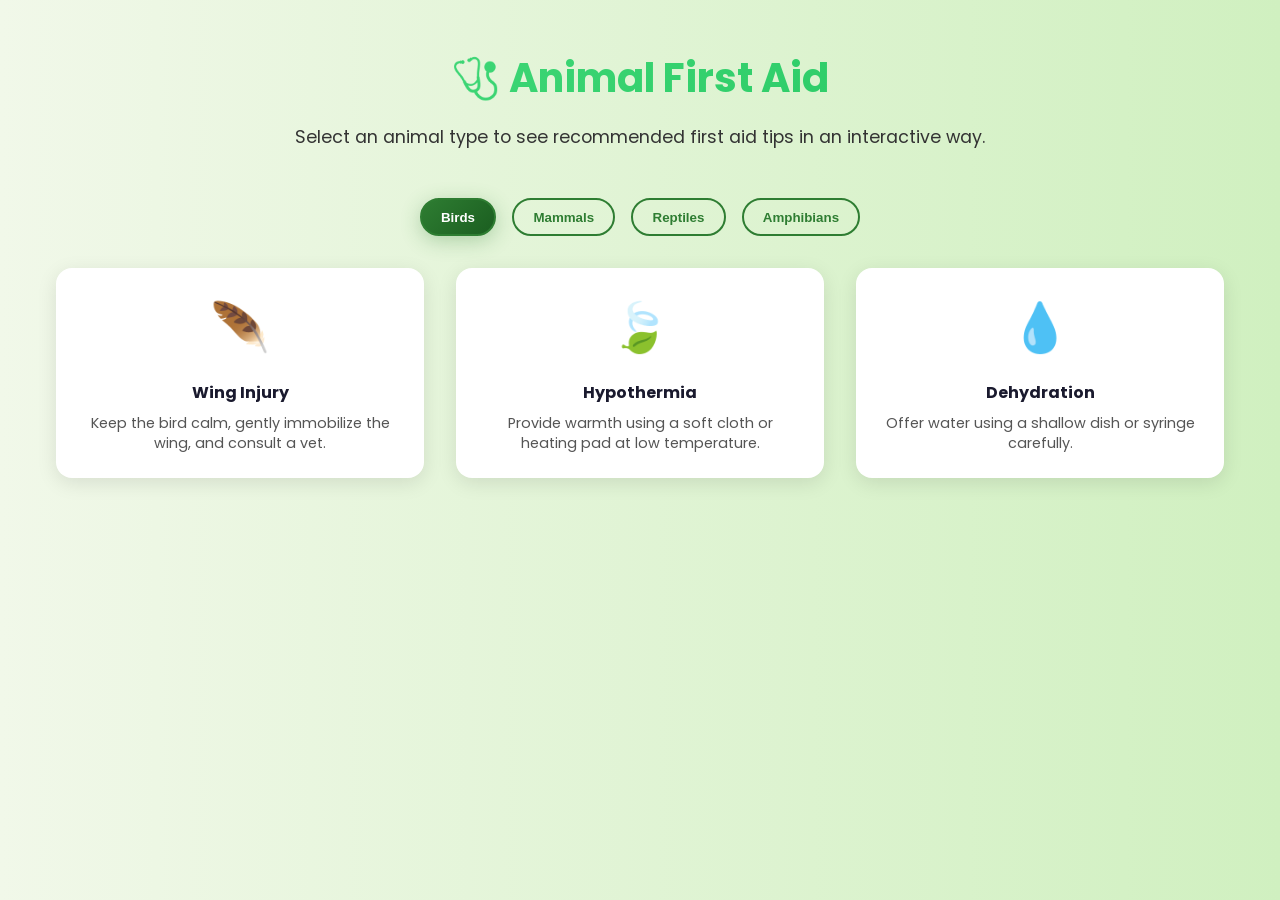
==== frontend/src/pages/animal-first-aid.html @ 59f6dfb5 "Commit" ====
<!DOCTYPE html>
<html lang="en">
<head>
    <meta charset="UTF-8">
    <meta name="viewport" content="width=device-width, initial-scale=1.0">
    <title>EcoLife | Animal First Aid</title>
    <link href="https://fonts.googleapis.com/css2?family=Poppins:wght@300;400;500;600;700&display=swap" rel="stylesheet">
    <link rel="stylesheet" href="https://cdnjs.cloudflare.com/ajax/libs/font-awesome/6.4.0/css/all.min.css"/>
    <link href="https://unpkg.com/aos@2.3.1/dist/aos.css" rel="stylesheet" />
    <link rel="icon" type="image/png" href="/envirnoment-logo.png">
    <style>
        /* ===== GLOBAL ===== */
        * {margin:0;padding:0;box-sizing:border-box;}
        body {
            font-family: 'Poppins', sans-serif;
            background: linear-gradient(to right,#f1f8e9,#d0f0c0);
            color: #1a1a2e;
        }
        section {padding:3rem 1rem; max-width:1200px; margin:0 auto;}
        h2 {font-size:2.5rem; background: linear-gradient(135deg,#4ade80,#22c55e); -webkit-background-clip:text; -webkit-text-fill-color:transparent; text-align:center; margin-bottom:1rem;}
        p.subtitle {text-align:center;color:#333;margin-bottom:3rem;font-size:1.1rem;}

        /* ===== ANIMAL TYPE BUTTONS ===== */
        .animal-types {display:flex; justify-content:center; gap:1rem; flex-wrap:wrap; margin-bottom:2rem;}
        .animal-type-btn {
            padding:0.6rem 1.2rem;
            border:2px solid #2e7d32;
            border-radius:30px;
            cursor:pointer;
            font-weight:600;
            background:transparent;
            color:#2e7d32;
            transition:all 0.3s ease;
        }
        .animal-type-btn.active, .animal-type-btn:hover {
            background:linear-gradient(135deg,#2e7d32,#1b5e20);
            color:#fff;
            border-color:#2e7d32;
            box-shadow:0 5px 20px rgba(46,125,50,0.3);
        }

        /* ===== FIRST AID GRID ===== */
        .first-aid-grid {display:grid; grid-template-columns:repeat(auto-fit,minmax(250px,1fr)); gap:2rem;}
        .aid-card {
            background:#fff;
            border-radius:16px;
            padding:1.5rem;
            box-shadow:0 5px 20px rgba(0,0,0,0.1);
            transition: transform 0.3s ease, box-shadow 0.3s ease;
            text-align:center;
        }
        .aid-card:hover {transform:translateY(-8px); box-shadow:0 15px 50px rgba(0,0,0,0.2);}
        .aid-icon {font-size:3rem; margin-bottom:1rem; color:#2e7d32;}
        .aid-card h4 {margin-bottom:0.5rem;}
        .aid-card p {font-size:0.9rem; color:#555; line-height:1.4;}

        @media(max-width:768px){
            .aid-card {padding:1rem;}
        }
    </style>
</head>
<body>

<section data-aos="fade-up">
    <h2>🩺 Animal First Aid</h2>
    <p class="subtitle">Select an animal type to see recommended first aid tips in an interactive way.</p>

    <div class="animal-types">
        <button class="animal-type-btn active" data-type="bird">Birds</button>
        <button class="animal-type-btn" data-type="mammal">Mammals</button>
        <button class="animal-type-btn" data-type="reptile">Reptiles</button>
        <button class="animal-type-btn" data-type="amphibian">Amphibians</button>
    </div>

    <div class="first-aid-grid" id="firstAidGrid"></div>
</section>

<script src="https://unpkg.com/aos@2.3.1/dist/aos.js"></script>
<script>
    AOS.init();

    const firstAidData = {
        bird: [
            {icon:'🪶', title:'Wing Injury', desc:'Keep the bird calm, gently immobilize the wing, and consult a vet.'},
            {icon:'🍃', title:'Hypothermia', desc:'Provide warmth using a soft cloth or heating pad at low temperature.'},
            {icon:'💧', title:'Dehydration', desc:'Offer water using a shallow dish or syringe carefully.'}
        ],
        mammal: [
            {icon:'🐾', title:'Fractures', desc:'Immobilize the injured limb and keep the animal calm until professional help arrives.'},
            {icon:'🩹', title:'Cuts & Wounds', desc:'Clean gently, apply antiseptic, and monitor for infection.'},
            {icon:'💊', title:'Poisoning', desc:'Do not induce vomiting. Contact a wildlife vet immediately.'}
        ],
        reptile: [
            {icon:'🦎', title:'Burns', desc:'Cool the burn with lukewarm water and avoid applying creams meant for humans.'},
            {icon:'🌡️', title:'Temperature Shock', desc:'Move to a suitable temperature environment and hydrate carefully.'},
            {icon:'🩺', title:'Infections', desc:'Clean wounds gently and monitor. Seek vet assistance.'}
        ],
        amphibian: [
            {icon:'🐸', title:'Skin Damage', desc:'Keep skin moist and avoid handling unnecessarily.'},
            {icon:'💧', title:'Dehydration', desc:'Provide shallow water and mist environment to maintain humidity.'},
            {icon:'🍂', title:'Contamination', desc:'Remove from polluted areas and clean habitat gently.'}
        ]
    };

    const firstAidGrid = document.getElementById('firstAidGrid');
    const buttons = document.querySelectorAll('.animal-type-btn');

    function populateFirstAid(type){
        firstAidGrid.innerHTML='';
        firstAidData[type].forEach(aid=>{
            const card = document.createElement('div');
            card.className='aid-card';
            card.setAttribute('data-aos','fade-up');
            card.innerHTML=`
                <div class="aid-icon">${aid.icon}</div>
                <h4>${aid.title}</h4>
                <p>${aid.desc}</p>
            `;
            firstAidGrid.appendChild(card);
        });
    }

    buttons.forEach(btn=>{
        btn.addEventListener('click',()=>{
            buttons.forEach(b=>b.classList.remove('active'));
            btn.classList.add('active');
            populateFirstAid(btn.dataset.type);
        });
    });

    // Initialize with birds
    populateFirstAid('bird');
</script>
<script>
(function(){if(!window.chatbase||window.chatbase("getState")!=="initialized"){window.chatbase=(...arguments)=>{if(!window.chatbase.q){window.chatbase.q=[]}window.chatbase.q.push(arguments)};window.chatbase=new Proxy(window.chatbase,{get(target,prop){if(prop==="q"){return target.q}return(...args)=>target(prop,...args)}})}const onLoad=function(){const script=document.createElement("script");script.src="https://www.chatbase.co/embed.min.js";script.id="ws110ZzXAkEnbVsIy9g8d";script.domain="www.chatbase.co";document.body.appendChild(script)};if(document.readyState==="complete"){onLoad()}else{window.addEventListener("load",onLoad)}})();
</script>
</body>
</html>
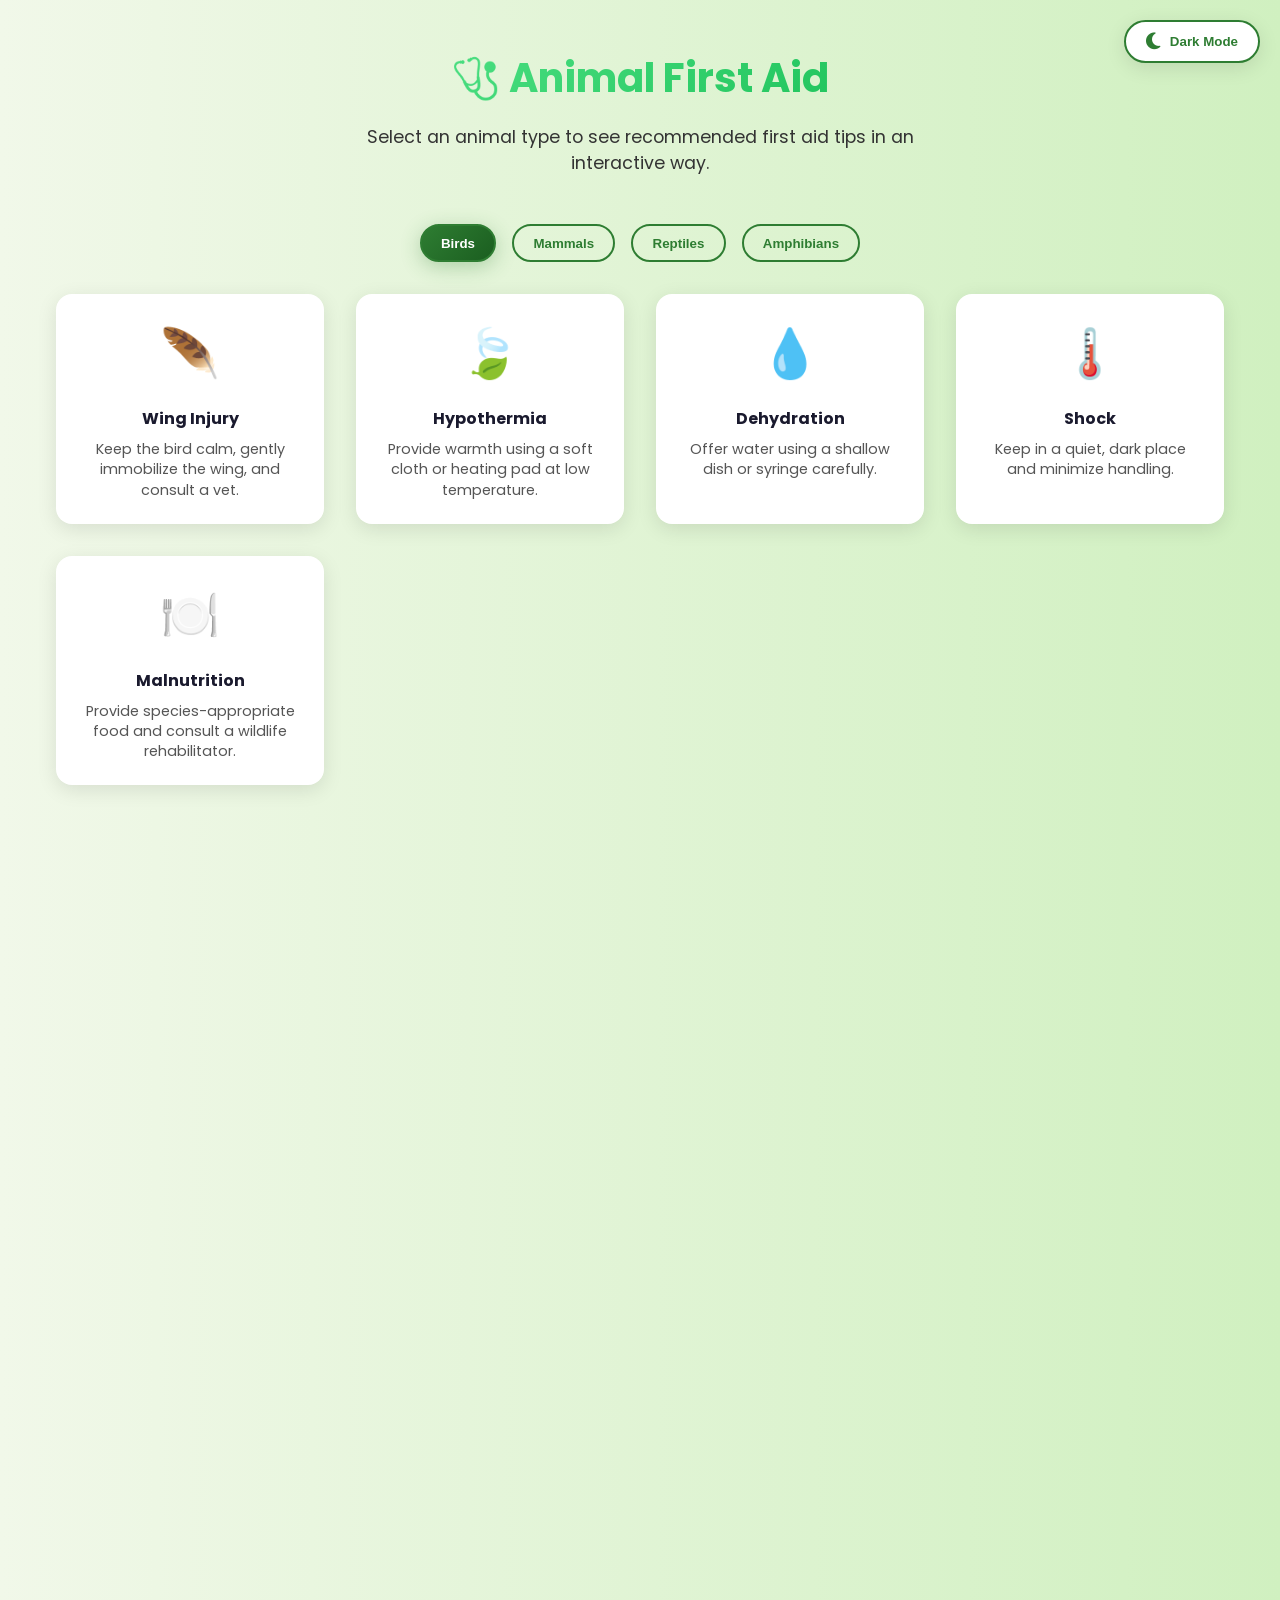
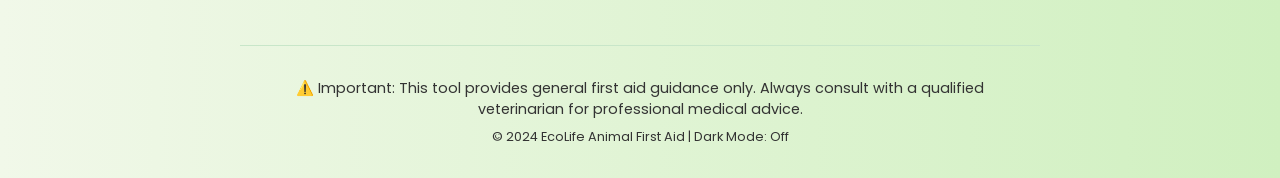
==== commit 6cd06f6a: "Merge branch 'main' into improve-separation-of-concerns" ====
--- a/frontend/src/pages/animal-first-aid.html
+++ b/frontend/src/pages/animal-first-aid.html
@@ -11,128 +11,1042 @@
     <style>
         /* ===== GLOBAL ===== */
         * {margin:0;padding:0;box-sizing:border-box;}
+        
         body {
             font-family: 'Poppins', sans-serif;
             background: linear-gradient(to right,#f1f8e9,#d0f0c0);
             color: #1a1a2e;
-        }
-        section {padding:3rem 1rem; max-width:1200px; margin:0 auto;}
-        h2 {font-size:2.5rem; background: linear-gradient(135deg,#4ade80,#22c55e); -webkit-background-clip:text; -webkit-text-fill-color:transparent; text-align:center; margin-bottom:1rem;}
-        p.subtitle {text-align:center;color:#333;margin-bottom:3rem;font-size:1.1rem;}
+            display: flex;
+            flex-direction: column;
+            align-items: center;
+            min-height: 100vh;
+            transition: background 0.3s ease, color 0.3s ease;
+        }
+        
+        body.dark-mode {
+            background: linear-gradient(to right,#0a1929,#1a1a2e);
+            color: #e6e6e6;
+        }
+        
+        .main-container {
+            width: 100%;
+            max-width: 1200px;
+            display: flex;
+            flex-direction: column;
+            align-items: center;
+        }
+        
+        section {
+            padding: 3rem 1rem;
+            width: 100%;
+            display: flex;
+            flex-direction: column;
+            align-items: center;
+        }
+        
+        h2 {
+            font-size: 2.5rem;
+            background: linear-gradient(135deg,#4ade80,#22c55e);
+            -webkit-background-clip: text;
+            -webkit-text-fill-color: transparent;
+            text-align: center;
+            margin-bottom: 1rem;
+        }
+        
+        p.subtitle {
+            text-align: center;
+            color: #333;
+            margin-bottom: 3rem;
+            font-size: 1.1rem;
+            max-width: 600px;
+        }
+
+        body.dark-mode p.subtitle {
+            color: #e6e6e6;
+            opacity: 0.9;
+        }
+
+        /* ===== THEME TOGGLE ===== */
+        .theme-toggle {
+            position: fixed;
+            top: 20px;
+            right: 20px;
+            z-index: 1000;
+        }
+        
+        .theme-btn {
+            background: #ffffff;
+            border: 2px solid #2e7d32;
+            border-radius: 30px;
+            padding: 10px 20px;
+            cursor: pointer;
+            font-weight: 600;
+            color: #2e7d32;
+            display: flex;
+            align-items: center;
+            gap: 10px;
+            transition: all 0.3s ease;
+            box-shadow: 0 5px 20px rgba(0,0,0,0.1);
+        }
+        
+        body.dark-mode .theme-btn {
+            background: #1f4068;
+            color: #4ade80;
+            border-color: #4ade80;
+        }
+        
+        .theme-btn:hover {
+            transform: translateY(-2px);
+            box-shadow: 0 8px 25px rgba(0,0,0,0.2);
+        }
+        
+        .theme-btn i {
+            font-size: 1.2rem;
+        }
 
         /* ===== ANIMAL TYPE BUTTONS ===== */
-        .animal-types {display:flex; justify-content:center; gap:1rem; flex-wrap:wrap; margin-bottom:2rem;}
+        .animal-types {
+            display: flex;
+            justify-content: center;
+            gap: 1rem;
+            flex-wrap: wrap;
+            margin-bottom: 2rem;
+            width: 100%;
+        }
+        
         .animal-type-btn {
-            padding:0.6rem 1.2rem;
-            border:2px solid #2e7d32;
-            border-radius:30px;
-            cursor:pointer;
-            font-weight:600;
-            background:transparent;
-            color:#2e7d32;
-            transition:all 0.3s ease;
-        }
+            padding: 0.6rem 1.2rem;
+            border: 2px solid #2e7d32;
+            border-radius: 30px;
+            cursor: pointer;
+            font-weight: 600;
+            background: transparent;
+            color: #2e7d32;
+            transition: all 0.3s ease;
+        }
+        
+        body.dark-mode .animal-type-btn {
+            color: #4ade80;
+            border-color: #4ade80;
+        }
+        
         .animal-type-btn.active, .animal-type-btn:hover {
-            background:linear-gradient(135deg,#2e7d32,#1b5e20);
-            color:#fff;
-            border-color:#2e7d32;
-            box-shadow:0 5px 20px rgba(46,125,50,0.3);
+            background: linear-gradient(135deg,#2e7d32,#1b5e20);
+            color: #fff;
+            border-color: #2e7d32;
+            box-shadow: 0 5px 20px rgba(46,125,50,0.3);
+        }
+        
+        body.dark-mode .animal-type-btn.active,
+        body.dark-mode .animal-type-btn:hover {
+            background: linear-gradient(135deg,#4ade80,#22c55e);
+            color: #1a1a2e;
+            border-color: #4ade80;
         }
 
         /* ===== FIRST AID GRID ===== */
-        .first-aid-grid {display:grid; grid-template-columns:repeat(auto-fit,minmax(250px,1fr)); gap:2rem;}
+        .first-aid-grid {
+            display: grid;
+            grid-template-columns: repeat(auto-fit, minmax(250px, 1fr));
+            gap: 2rem;
+            width: 100%;
+        }
+        
         .aid-card {
-            background:#fff;
-            border-radius:16px;
-            padding:1.5rem;
-            box-shadow:0 5px 20px rgba(0,0,0,0.1);
+            background: #fff;
+            border-radius: 16px;
+            padding: 1.5rem;
+            box-shadow: 0 5px 20px rgba(0,0,0,0.1);
             transition: transform 0.3s ease, box-shadow 0.3s ease;
-            text-align:center;
-        }
-        .aid-card:hover {transform:translateY(-8px); box-shadow:0 15px 50px rgba(0,0,0,0.2);}
-        .aid-icon {font-size:3rem; margin-bottom:1rem; color:#2e7d32;}
-        .aid-card h4 {margin-bottom:0.5rem;}
-        .aid-card p {font-size:0.9rem; color:#555; line-height:1.4;}
-
-        @media(max-width:768px){
-            .aid-card {padding:1rem;}
+            text-align: center;
+        }
+        
+        body.dark-mode .aid-card {
+            background: #1f4068;
+            box-shadow: 0 5px 20px rgba(0,0,0,0.3);
+        }
+        
+        .aid-card:hover {
+            transform: translateY(-8px);
+            box-shadow: 0 15px 50px rgba(0,0,0,0.2);
+        }
+        
+        .aid-icon {
+            font-size: 3rem;
+            margin-bottom: 1rem;
+            color: #2e7d32;
+        }
+        
+        body.dark-mode .aid-icon {
+            color: #4ade80;
+        }
+        
+        .aid-card h4 {
+            margin-bottom: 0.5rem;
+            color: #1a1a2e;
+        }
+        
+        body.dark-mode .aid-card h4 {
+            color: #e6e6e6;
+        }
+        
+        .aid-card p {
+            font-size: 0.9rem;
+            color: #555;
+            line-height: 1.4;
+        }
+        
+        body.dark-mode .aid-card p {
+            color: #e6e6e6;
+            opacity: 0.8;
+        }
+
+        /* ===== NEW CENTERED SYMPTOM ASSESSMENT SECTION ===== */
+        .assessment-container {
+            display: flex;
+            justify-content: center;
+            align-items: center;
+            width: 100%;
+            padding: 2rem 1rem;
+        }
+        
+        .assessment-section {
+            background: linear-gradient(135deg, #ffffff, #f8fff8);
+            border-radius: 20px;
+            padding: 2.5rem;
+            box-shadow: 0 10px 30px rgba(0,0,0,0.1);
+            width: 100%;
+            max-width: 800px;
+            margin: 0 auto;
+            position: relative;
+        }
+        
+        body.dark-mode .assessment-section {
+            background: linear-gradient(135deg, #1b1b2f, #162447);
+            box-shadow: 0 10px 30px rgba(0,0,0,0.3);
+        }
+        
+        /* Center everything inside assessment section */
+        .assessment-section > * {
+            display: flex;
+            flex-direction: column;
+            align-items: center;
+        }
+        
+        .assessment-header {
+            text-align: center;
+            margin-bottom: 2rem;
+            width: 100%;
+        }
+        
+        .assessment-header h3 {
+            font-size: 2rem;
+            color: #1a5e20;
+            margin-bottom: 0.5rem;
+        }
+        
+        body.dark-mode .assessment-header h3 {
+            color: #4ade80;
+        }
+        
+        .assessment-header p {
+            color: #555;
+            font-size: 1rem;
+        }
+        
+        body.dark-mode .assessment-header p {
+            color: #e6e6e6;
+            opacity: 0.8;
+        }
+        
+        /* Centered Symptom Checklist */
+        .symptom-checklist {
+            display: grid;
+            grid-template-columns: repeat(auto-fit, minmax(200px, 1fr));
+            gap: 1rem;
+            margin: 2rem 0;
+            width: 100%;
+            justify-items: center;
+        }
+        
+        .symptom-item {
+            background: #f8fff8;
+            border: 2px solid #c8e6c9;
+            border-radius: 12px;
+            padding: 1rem;
+            cursor: pointer;
+            transition: all 0.3s ease;
+            display: flex;
+            align-items: center;
+            gap: 0.8rem;
+            width: 100%;
+            max-width: 220px;
+            justify-content: flex-start;
+        }
+        
+        body.dark-mode .symptom-item {
+            background: #2d3748;
+            border-color: #4ade80;
+        }
+        
+        .symptom-item:hover {
+            background: #e8f5e9;
+            transform: translateY(-2px);
+        }
+        
+        body.dark-mode .symptom-item:hover {
+            background: #4ade80;
+        }
+        
+        .symptom-item.selected {
+            background: #c8e6c9;
+            border-color: #2e7d32;
+        }
+        
+        body.dark-mode .symptom-item.selected {
+            background: #4ade80;
+            border-color: #4ade80;
+        }
+        
+        .symptom-item input {
+            width: 18px;
+            height: 18px;
+            accent-color: #2e7d32;
+        }
+        
+        .symptom-item label {
+            cursor: pointer;
+            font-weight: 500;
+            flex: 1;
+            color: #333;
+        }
+        
+        body.dark-mode .symptom-item label {
+            color: #e6e6e6;
+        }
+        
+        body.dark-mode .symptom-item.selected label {
+            color: #1a1a2e;
+            font-weight: 600;
+        }
+        
+        /* Centered Emergency Level Indicator */
+        .emergency-level {
+            background: #fff;
+            border-radius: 15px;
+            padding: 1.5rem;
+            margin: 2rem 0;
+            display: none;
+            border: 3px solid transparent;
+            animation: pulse 2s infinite;
+            width: 100%;
+            max-width: 600px;
+            text-align: center;
+            box-shadow: 0 5px 20px rgba(0,0,0,0.1);
+        }
+        
+        body.dark-mode .emergency-level {
+            background: #1f4068;
+            box-shadow: 0 5px 20px rgba(0,0,0,0.3);
+        }
+        
+        .emergency-level.show {
+            display: block;
+            margin-left: auto;
+            margin-right: auto;
+        }
+        
+        .emergency-level.critical {
+            border-color: #ff4444;
+            background: linear-gradient(135deg, #fff5f5, #ffebee);
+        }
+        
+        body.dark-mode .emergency-level.critical {
+            background: linear-gradient(135deg, #450a0a, #7f1d1d);
+        }
+        
+        .emergency-level.urgent {
+            border-color: #ffaa00;
+            background: linear-gradient(135deg, #fff9e6, #fff3cd);
+        }
+        
+        body.dark-mode .emergency-level.urgent {
+            background: linear-gradient(135deg, #422006, #854d0e);
+        }
+        
+        .emergency-level.monitor {
+            border-color: #00c853;
+            background: linear-gradient(135deg, #e8f5e9, #f1f8e9);
+        }
+        
+        body.dark-mode .emergency-level.monitor {
+            background: linear-gradient(135deg, #14532d, #166534);
+        }
+        
+        .level-header {
+            display: flex;
+            flex-direction: column;
+            align-items: center;
+            gap: 1rem;
+            margin-bottom: 1rem;
+        }
+        
+        .level-icon {
+            font-size: 2.5rem;
+            margin-bottom: 0.5rem;
+        }
+        
+        .level-title {
+            font-size: 1.5rem;
+            font-weight: 700;
+        }
+        
+        .level-title.critical { color: #ff4444; }
+        .level-title.urgent { color: #ffaa00; }
+        .level-title.monitor { color: #00c853; }
+        
+        /* Centered Action Steps */
+        .action-steps {
+            background: #fff;
+            border-radius: 15px;
+            padding: 1.5rem;
+            margin: 2rem 0;
+            display: none;
+            width: 100%;
+            max-width: 600px;
+            text-align: center;
+            box-shadow: 0 5px 20px rgba(0,0,0,0.1);
+        }
+        
+        body.dark-mode .action-steps {
+            background: #1f4068;
+            box-shadow: 0 5px 20px rgba(0,0,0,0.3);
+        }
+        
+        .action-steps.show {
+            display: block;
+            margin-left: auto;
+            margin-right: auto;
+        }
+        
+        .action-steps h4 {
+            color: #1a5e20;
+            margin-bottom: 1rem;
+            font-size: 1.3rem;
+        }
+        
+        body.dark-mode .action-steps h4 {
+            color: #4ade80;
+        }
+        
+        .step {
+            display: flex;
+            align-items: flex-start;
+            gap: 1rem;
+            margin-bottom: 1rem;
+            padding: 1rem;
+            background: #f8fff8;
+            border-radius: 10px;
+            border-left: 4px solid #2e7d32;
+            text-align: left;
+        }
+        
+        body.dark-mode .step {
+            background: #2d3748;
+            border-left-color: #4ade80;
+        }
+        
+        .step-number {
+            background: #2e7d32;
+            color: white;
+            width: 30px;
+            height: 30px;
+            border-radius: 50%;
+            display: flex;
+            align-items: center;
+            justify-content: center;
+            font-weight: bold;
+            flex-shrink: 0;
+        }
+        
+        body.dark-mode .step-number {
+            background: #4ade80;
+            color: #1a1a2e;
+        }
+        
+        .step div:last-child {
+            color: #333;
+        }
+        
+        body.dark-mode .step div:last-child {
+            color: #e6e6e6;
+        }
+        
+        /* Centered Vet Guidance */
+        .vet-guidance {
+            background: #fff;
+            border-radius: 15px;
+            padding: 1.5rem;
+            margin: 2rem 0;
+            display: none;
+            border: 2px solid #ff4444;
+            animation: glow 2s infinite;
+            width: 100%;
+            max-width: 600px;
+            text-align: center;
+            box-shadow: 0 5px 20px rgba(0,0,0,0.1);
+        }
+        
+        body.dark-mode .vet-guidance {
+            background: #1f4068;
+            box-shadow: 0 5px 20px rgba(0,0,0,0.3);
+        }
+        
+        .vet-guidance.show {
+            display: block;
+            margin-left: auto;
+            margin-right: auto;
+        }
+        
+        .vet-guidance h4 {
+            color: #ff4444;
+            display: flex;
+            align-items: center;
+            justify-content: center;
+            gap: 0.5rem;
+            margin-bottom: 1rem;
+            font-size: 1.2rem;
+        }
+        
+        .vet-guidance p {
+            color: #333;
+        }
+        
+        body.dark-mode .vet-guidance p {
+            color: #e6e6e6;
+        }
+        
+        /* Centered Assessment Buttons */
+        .assessment-buttons {
+            display: flex;
+            gap: 1rem;
+            justify-content: center;
+            margin-top: 2rem;
+            flex-wrap: wrap;
+            width: 100%;
+        }
+        
+        .assessment-btn {
+            padding: 0.8rem 1.5rem;
+            border: none;
+            border-radius: 25px;
+            font-weight: 600;
+            cursor: pointer;
+            transition: all 0.3s ease;
+            display: flex;
+            align-items: center;
+            gap: 0.5rem;
+        }
+        
+        .assessment-btn.primary {
+            background: linear-gradient(135deg, #2e7d32, #1b5e20);
+            color: white;
+        }
+        
+        .assessment-btn.secondary {
+            background: #f0f0f0;
+            color: #333;
+            border: 1px solid #ddd;
+        }
+        
+        body.dark-mode .assessment-btn.secondary {
+            background: #2d3748;
+            color: #e6e6e6;
+            border: 1px solid #4ade80;
+        }
+        
+        body.dark-mode .assessment-btn.secondary:hover {
+            background: #4ade80;
+            color: #1a1a2e;
+        }
+        
+        .assessment-btn:hover {
+            transform: translateY(-3px);
+            box-shadow: 0 5px 15px rgba(0,0,0,0.2);
+        }
+        
+        /* Animations */
+        @keyframes pulse {
+            0% { box-shadow: 0 0 0 0 rgba(255, 68, 68, 0.4); }
+            70% { box-shadow: 0 0 0 10px rgba(255, 68, 68, 0); }
+            100% { box-shadow: 0 0 0 0 rgba(255, 68, 68, 0); }
+        }
+        
+        @keyframes glow {
+            0% { box-shadow: 0 0 5px rgba(255, 68, 68, 0.5); }
+            50% { box-shadow: 0 0 20px rgba(255, 68, 68, 0.8); }
+            100% { box-shadow: 0 0 5px rgba(255, 68, 68, 0.5); }
+        }
+        
+        /* Footer */
+        .footer-note {
+            text-align: center;
+            padding: 2rem;
+            color: #333;
+            opacity: 0.7;
+            font-size: 0.9rem;
+            width: 100%;
+            max-width: 800px;
+            margin-top: 2rem;
+            border-top: 1px solid #c8e6c9;
+        }
+        
+        body.dark-mode .footer-note {
+            color: #e6e6e6;
+            border-top-color: #4ade80;
+        }
+        
+        /* Responsive */
+        @media(max-width: 768px){
+            .aid-card {padding: 1rem;}
+            .assessment-section {padding: 1.5rem;}
+            .symptom-checklist {grid-template-columns: 1fr;}
+            .assessment-buttons {flex-direction: column;}
+            .assessment-btn {width: 100%; justify-content: center;}
+            .step {flex-direction: column; align-items: center; text-align: center;}
+            .level-header {flex-direction: column;}
+            h2 {font-size: 2rem;}
+            .assessment-header h3 {font-size: 1.5rem;}
+            .theme-toggle {
+                top: 10px;
+                right: 10px;
+            }
+            .theme-btn {
+                padding: 8px 16px;
+                font-size: 0.9rem;
+            }
+        }
+        
+        @media(max-width: 480px){
+            .symptom-item {max-width: 100%;}
+            .assessment-section {padding: 1rem;}
+            section {padding: 2rem 1rem;}
+            .theme-btn span {
+                display: none;
+            }
+            .theme-btn {
+                padding: 10px;
+                border-radius: 50%;
+                width: 45px;
+                height: 45px;
+                justify-content: center;
+            }
         }
     </style>
 </head>
 <body>
-
-<section data-aos="fade-up">
-    <h2>🩺 Animal First Aid</h2>
-    <p class="subtitle">Select an animal type to see recommended first aid tips in an interactive way.</p>
-
-    <div class="animal-types">
-        <button class="animal-type-btn active" data-type="bird">Birds</button>
-        <button class="animal-type-btn" data-type="mammal">Mammals</button>
-        <button class="animal-type-btn" data-type="reptile">Reptiles</button>
-        <button class="animal-type-btn" data-type="amphibian">Amphibians</button>
+    <!-- Theme Toggle -->
+    <div class="theme-toggle">
+        <button class="theme-btn" id="themeToggle">
+            <i class="fas fa-moon"></i>
+            <span>Dark Mode</span>
+        </button>
     </div>
 
-    <div class="first-aid-grid" id="firstAidGrid"></div>
-</section>
-
-<script src="https://unpkg.com/aos@2.3.1/dist/aos.js"></script>
-<script>
-    AOS.init();
-
-    const firstAidData = {
-        bird: [
-            {icon:'🪶', title:'Wing Injury', desc:'Keep the bird calm, gently immobilize the wing, and consult a vet.'},
-            {icon:'🍃', title:'Hypothermia', desc:'Provide warmth using a soft cloth or heating pad at low temperature.'},
-            {icon:'💧', title:'Dehydration', desc:'Offer water using a shallow dish or syringe carefully.'}
-        ],
-        mammal: [
-            {icon:'🐾', title:'Fractures', desc:'Immobilize the injured limb and keep the animal calm until professional help arrives.'},
-            {icon:'🩹', title:'Cuts & Wounds', desc:'Clean gently, apply antiseptic, and monitor for infection.'},
-            {icon:'💊', title:'Poisoning', desc:'Do not induce vomiting. Contact a wildlife vet immediately.'}
-        ],
-        reptile: [
-            {icon:'🦎', title:'Burns', desc:'Cool the burn with lukewarm water and avoid applying creams meant for humans.'},
-            {icon:'🌡️', title:'Temperature Shock', desc:'Move to a suitable temperature environment and hydrate carefully.'},
-            {icon:'🩺', title:'Infections', desc:'Clean wounds gently and monitor. Seek vet assistance.'}
-        ],
-        amphibian: [
-            {icon:'🐸', title:'Skin Damage', desc:'Keep skin moist and avoid handling unnecessarily.'},
-            {icon:'💧', title:'Dehydration', desc:'Provide shallow water and mist environment to maintain humidity.'},
-            {icon:'🍂', title:'Contamination', desc:'Remove from polluted areas and clean habitat gently.'}
-        ]
-    };
-
-    const firstAidGrid = document.getElementById('firstAidGrid');
-    const buttons = document.querySelectorAll('.animal-type-btn');
-
-    function populateFirstAid(type){
-        firstAidGrid.innerHTML='';
-        firstAidData[type].forEach(aid=>{
-            const card = document.createElement('div');
-            card.className='aid-card';
-            card.setAttribute('data-aos','fade-up');
-            card.innerHTML=`
-                <div class="aid-icon">${aid.icon}</div>
-                <h4>${aid.title}</h4>
-                <p>${aid.desc}</p>
-            `;
-            firstAidGrid.appendChild(card);
+    <div class="main-container">
+        <section data-aos="fade-up">
+            <h2>🩺 Animal First Aid</h2>
+            <p class="subtitle">Select an animal type to see recommended first aid tips in an interactive way.</p>
+
+            <div class="animal-types">
+                <button class="animal-type-btn active" data-type="bird">Birds</button>
+                <button class="animal-type-btn" data-type="mammal">Mammals</button>
+                <button class="animal-type-btn" data-type="reptile">Reptiles</button>
+                <button class="animal-type-btn" data-type="amphibian">Amphibians</button>
+            </div>
+
+            <div class="first-aid-grid" id="firstAidGrid"></div>
+        </section>
+
+        <!-- NEW: Centered Symptom Assessment Section -->
+        <div class="assessment-container">
+            <div class="assessment-section" data-aos="fade-up">
+                <div class="assessment-header">
+                    <h3>🩺 Emergency Symptom Assessment</h3>
+                    <p>Select all symptoms you observe to get immediate guidance</p>
+                </div>
+                
+                <div class="symptom-checklist" id="symptomChecklist">
+                    <div class="symptom-item">
+                        <input type="checkbox" id="breathing" value="breathing">
+                        <label for="breathing">💨 Difficulty Breathing</label>
+                    </div>
+                    <div class="symptom-item">
+                        <input type="checkbox" id="bleeding" value="bleeding">
+                        <label for="bleeding">🩸 Bleeding/Open Wound</label>
+                    </div>
+                    <div class="symptom-item">
+                        <input type="checkbox" id="unconscious" value="unconscious">
+                        <label for="unconscious">😴 Unconsciousness</label>
+                    </div>
+                    <div class="symptom-item">
+                        <input type="checkbox" id="broken" value="broken">
+                        <label for="broken">🦴 Broken Limb (Visible)</label>
+                    </div>
+                    <div class="symptom-item">
+                        <input type="checkbox" id="seizure" value="seizure">
+                        <label for="seizure">🌀 Seizures/Tremors</label>
+                    </div>
+                    <div class="symptom-item">
+                        <input type="checkbox" id="burn" value="burn">
+                        <label for="burn">🔥 Burns/Scalds</label>
+                    </div>
+                    <div class="symptom-item">
+                        <input type="checkbox" id="vomit" value="vomit">
+                        <label for="vomit">🤢 Vomiting/Diarrhea</label>
+                    </div>
+                    <div class="symptom-item">
+                        <input type="checkbox" id="poison" value="poison">
+                        <label for="poison">☠️ Suspected Poisoning</label>
+                    </div>
+                    <div class="symptom-item">
+                        <input type="checkbox" id="swelling" value="swelling">
+                        <label for="swelling">🎈 Severe Swelling</label>
+                    </div>
+                    <div class="symptom-item">
+                        <input type="checkbox" id="eye" value="eye">
+                        <label for="eye">👁️ Eye Injury</label>
+                    </div>
+                    <div class="symptom-item">
+                        <input type="checkbox" id="shock" value="shock">
+                        <label for="shock">🥶 Signs of Shock</label>
+                    </div>
+                    <div class="symptom-item">
+                        <input type="checkbox" id="paralyzed" value="paralyzed">
+                        <label for="paralyzed">🚫 Paralysis/Can't Move</label>
+                    </div>
+                </div>
+                
+                <!-- Emergency Level Indicator -->
+                <div class="emergency-level" id="emergencyLevel">
+                    <div class="level-header">
+                        <div class="level-icon" id="levelIcon">🚨</div>
+                        <div>
+                            <div class="level-title" id="levelTitle">Emergency Level</div>
+                            <p id="levelDescription">Based on your selected symptoms</p>
+                        </div>
+                    </div>
+                    <p id="levelInstructions">Follow the priority actions below immediately.</p>
+                </div>
+                
+                <!-- Action Steps -->
+                <div class="action-steps" id="actionSteps">
+                    <h4>📋 Priority Actions</h4>
+                    <div id="stepsContainer"></div>
+                </div>
+                
+                <!-- Vet Guidance -->
+                <div class="vet-guidance" id="vetGuidance">
+                    <h4><i class="fas fa-phone-alt"></i> When to Call a Vet Immediately</h4>
+                    <p id="vetInstructions">Based on your selected symptoms, immediate veterinary care is required.</p>
+                    <div class="assessment-buttons">
+                        <button class="assessment-btn primary" onclick="findNearestVet()">
+                            <i class="fas fa-map-marker-alt"></i> Find Nearest Emergency Vet
+                        </button>
+                        <button class="assessment-btn secondary" onclick="prepareForVetVisit()">
+                            <i class="fas fa-briefcase-medical"></i> How to Prepare for Vet Visit
+                        </button>
+                    </div>
+                </div>
+                
+                <!-- Assessment Buttons -->
+                <div class="assessment-buttons">
+                    <button class="assessment-btn primary" onclick="assessSymptoms()">
+                        <i class="fas fa-stethoscope"></i> Assess Selected Symptoms
+                    </button>
+                    <button class="assessment-btn secondary" onclick="resetAssessment()">
+                        <i class="fas fa-redo"></i> Reset Assessment
+                    </button>
+                </div>
+            </div>
+        </div>
+        
+        <!-- Footer Note -->
+        <div class="footer-note" data-aos="fade-up">
+            <p>⚠️ Important: This tool provides general first aid guidance only. Always consult with a qualified veterinarian for professional medical advice.</p>
+            <p style="margin-top: 0.5rem; font-size: 0.8rem;">© 2024 EcoLife Animal First Aid | Dark Mode: <span id="themeStatus">Off</span></p>
+        </div>
+    </div>
+
+    <script src="https://unpkg.com/aos@2.3.1/dist/aos.js"></script>
+    <script>
+        AOS.init();
+        
+        // Theme Toggle Functionality - SIMPLIFIED VERSION
+        const themeToggle = document.getElementById('themeToggle');
+        const themeStatus = document.getElementById('themeStatus');
+        
+        // Check for saved theme preference
+        if (localStorage.getItem('darkMode') === 'enabled') {
+            enableDarkMode();
+        }
+        
+        function enableDarkMode() {
+            document.body.classList.add('dark-mode');
+            themeToggle.innerHTML = '<i class="fas fa-sun"></i><span>Light Mode</span>';
+            themeStatus.textContent = 'On';
+            localStorage.setItem('darkMode', 'enabled');
+        }
+        
+        function disableDarkMode() {
+            document.body.classList.remove('dark-mode');
+            themeToggle.innerHTML = '<i class="fas fa-moon"></i><span>Dark Mode</span>';
+            themeStatus.textContent = 'Off';
+            localStorage.setItem('darkMode', 'disabled');
+        }
+        
+        themeToggle.addEventListener('click', () => {
+            if (document.body.classList.contains('dark-mode')) {
+                disableDarkMode();
+            } else {
+                enableDarkMode();
+            }
+            
+            // Add click animation
+            themeToggle.style.transform = 'scale(0.95)';
+            setTimeout(() => {
+                themeToggle.style.transform = '';
+            }, 150);
         });
-    }
-
-    buttons.forEach(btn=>{
-        btn.addEventListener('click',()=>{
-            buttons.forEach(b=>b.classList.remove('active'));
-            btn.classList.add('active');
-            populateFirstAid(btn.dataset.type);
+
+        // Original First Aid Grid Code
+        const firstAidData = {
+            bird: [
+                {icon:'🪶', title:'Wing Injury', desc:'Keep the bird calm, gently immobilize the wing, and consult a vet.'},
+                {icon:'🍃', title:'Hypothermia', desc:'Provide warmth using a soft cloth or heating pad at low temperature.'},
+                {icon:'💧', title:'Dehydration', desc:'Offer water using a shallow dish or syringe carefully.'},
+                {icon:'🌡️', title:'Shock', desc:'Keep in a quiet, dark place and minimize handling.'},
+                {icon:'🍽️', title:'Malnutrition', desc:'Provide species-appropriate food and consult a wildlife rehabilitator.'}
+            ],
+            mammal: [
+                {icon:'🐾', title:'Fractures', desc:'Immobilize the injured limb and keep the animal calm until professional help arrives.'},
+                {icon:'🩹', title:'Cuts & Wounds', desc:'Clean gently, apply antiseptic, and monitor for infection.'},
+                {icon:'💊', title:'Poisoning', desc:'Do not induce vomiting. Contact a wildlife vet immediately.'},
+                {icon:'🤢', title:'Digestive Issues', desc:'Withhold food for 12-24 hours, provide water, and monitor.'},
+                {icon:'👁️', title:'Eye Problems', desc:'Flush with saline solution and avoid direct sunlight.'}
+            ],
+            reptile: [
+                {icon:'🦎', title:'Burns', desc:'Cool the burn with lukewarm water and avoid applying creams meant for humans.'},
+                {icon:'🌡️', title:'Temperature Shock', desc:'Move to a suitable temperature environment and hydrate carefully.'},
+                {icon:'🩺', title:'Infections', desc:'Clean wounds gently and monitor. Seek vet assistance.'},
+                {icon:'💧', title:'Dehydration', desc:'Provide shallow water bowl and mist habitat regularly.'},
+                {icon:'🥚', title:'Egg Binding', desc:'Provide warm bath and consult a reptile specialist immediately.'}
+            ],
+            amphibian: [
+                {icon:'🐸', title:'Skin Damage', desc:'Keep skin moist and avoid handling unnecessarily.'},
+                {icon:'💧', title:'Dehydration', desc:'Provide shallow water and mist environment to maintain humidity.'},
+                {icon:'🍂', title:'Contamination', desc:'Remove from polluted areas and clean habitat gently.'},
+                {icon:'🌡️', title:'Temperature Stress', desc:'Maintain optimal temperature range for the specific species.'},
+                {icon:'🦠', title:'Fungal Infections', desc:'Isolate and provide clean, filtered water. Consult a vet.'}
+            ]
+        };
+
+        const firstAidGrid = document.getElementById('firstAidGrid');
+        const buttons = document.querySelectorAll('.animal-type-btn');
+
+        function populateFirstAid(type){
+            firstAidGrid.innerHTML='';
+            firstAidData[type].forEach(aid=>{
+                const card = document.createElement('div');
+                card.className='aid-card';
+                card.setAttribute('data-aos','fade-up');
+                card.innerHTML=`
+                    <div class="aid-icon">${aid.icon}</div>
+                    <h4>${aid.title}</h4>
+                    <p>${aid.desc}</p>
+                `;
+                firstAidGrid.appendChild(card);
+            });
+            
+            // Animate cards sequentially
+            const cards = firstAidGrid.querySelectorAll('.aid-card');
+            cards.forEach((card, index) => {
+                card.style.animationDelay = `${index * 0.1}s`;
+            });
+        }
+
+        buttons.forEach(btn=>{
+            btn.addEventListener('click',()=>{
+                buttons.forEach(b=>b.classList.remove('active'));
+                btn.classList.add('active');
+                populateFirstAid(btn.dataset.type);
+                
+                // Add click animation
+                btn.style.transform = 'scale(0.95)';
+                setTimeout(() => {
+                    btn.style.transform = '';
+                }, 150);
+            });
         });
-    });
-
-    // Initialize with birds
-    populateFirstAid('bird');
-</script>
-<script>
-(function(){if(!window.chatbase||window.chatbase("getState")!=="initialized"){window.chatbase=(...arguments)=>{if(!window.chatbase.q){window.chatbase.q=[]}window.chatbase.q.push(arguments)};window.chatbase=new Proxy(window.chatbase,{get(target,prop){if(prop==="q"){return target.q}return(...args)=>target(prop,...args)}})}const onLoad=function(){const script=document.createElement("script");script.src="https://www.chatbase.co/embed.min.js";script.id="ws110ZzXAkEnbVsIy9g8d";script.domain="www.chatbase.co";document.body.appendChild(script)};if(document.readyState==="complete"){onLoad()}else{window.addEventListener("load",onLoad)}})();
-</script>
+
+        // Initialize with birds
+        populateFirstAid('bird');
+
+        // NEW: Symptom Assessment Functions
+        const symptomData = {
+            breathing: { level: 'critical', steps: ['Keep airway clear', 'Do not tilt head', 'Check for obstructions'] },
+            bleeding: { level: 'critical', steps: ['Apply direct pressure with clean cloth', 'Elevate wound if possible', 'Do not remove soaked cloth'] },
+            unconscious: { level: 'critical', steps: ['Check breathing', 'Place in recovery position', 'Keep warm'] },
+            broken: { level: 'urgent', steps: ['Immobilize limb', 'Do not attempt to realign', 'Support with padding'] },
+            seizure: { level: 'critical', steps: ['Clear surrounding area', 'Time the seizure', 'Do not restrain'] },
+            burn: { level: 'urgent', steps: ['Cool with lukewarm water', 'Do not apply ice', 'Cover with sterile dressing'] },
+            vomit: { level: 'monitor', steps: ['Withhold food 12-24 hours', 'Offer small amounts of water', 'Monitor for dehydration'] },
+            poison: { level: 'critical', steps: ['Identify poison if possible', 'Do not induce vomiting', 'Call poison control'] },
+            swelling: { level: 'urgent', steps: ['Apply cold compress', 'Monitor breathing', 'Check for allergic reaction'] },
+            eye: { level: 'urgent', steps: ['Flush with saline solution', 'Do not rub', 'Cover with clean cloth'] },
+            shock: { level: 'critical', steps: ['Keep warm with blanket', 'Elevate hindquarters', 'Minimize movement'] },
+            paralyzed: { level: 'critical', steps: ['Immobilize completely', 'Use rigid surface for transport', 'Support head and neck'] }
+        };
+
+        function assessSymptoms() {
+            const selectedSymptoms = [];
+            document.querySelectorAll('.symptom-item input:checked').forEach(input => {
+                selectedSymptoms.push(input.value);
+            });
+            
+            if (selectedSymptoms.length === 0) {
+                alert('Please select at least one symptom');
+                return;
+            }
+            
+            // Determine emergency level
+            let highestLevel = 'monitor';
+            selectedSymptoms.forEach(symptom => {
+                if (symptomData[symptom]) {
+                    const level = symptomData[symptom].level;
+                    if (level === 'critical') highestLevel = 'critical';
+                    else if (level === 'urgent' && highestLevel !== 'critical') highestLevel = 'urgent';
+                }
+            });
+            
+            // Show emergency level
+            const emergencyLevel = document.getElementById('emergencyLevel');
+            const levelIcon = document.getElementById('levelIcon');
+            const levelTitle = document.getElementById('levelTitle');
+            const levelDescription = document.getElementById('levelDescription');
+            const levelInstructions = document.getElementById('levelInstructions');
+            
+            emergencyLevel.className = `emergency-level show ${highestLevel}`;
+            
+            switch(highestLevel) {
+                case 'critical':
+                    levelIcon.textContent = '🚨';
+                    levelTitle.textContent = 'CRITICAL EMERGENCY';
+                    levelTitle.className = 'level-title critical';
+                    levelDescription.textContent = 'Life-threatening situation requiring immediate action';
+                    levelInstructions.textContent = 'Take action NOW and prepare for immediate veterinary care';
+                    break;
+                case 'urgent':
+                    levelIcon.textContent = '⚠️';
+                    levelTitle.textContent = 'URGENT CARE NEEDED';
+                    levelTitle.className = 'level-title urgent';
+                    levelDescription.textContent = 'Serious condition requiring prompt veterinary attention';
+                    levelInstructions.textContent = 'Seek veterinary care within 2-4 hours';
+                    break;
+                case 'monitor':
+                    levelIcon.textContent = 'ℹ️';
+                    levelTitle.textContent = 'MONITOR CLOSELY';
+                    levelTitle.className = 'level-title monitor';
+                    levelDescription.textContent = 'Non-emergency situation requiring observation';
+                    levelInstructions.textContent = 'Monitor closely and seek veterinary advice if condition worsens';
+                    break;
+            }
+            
+            // Show action steps
+            const actionSteps = document.getElementById('actionSteps');
+            const stepsContainer = document.getElementById('stepsContainer');
+            stepsContainer.innerHTML = '';
+            
+            // Combine steps from all selected symptoms
+            const allSteps = [];
+            selectedSymptoms.forEach(symptom => {
+                if (symptomData[symptom]) {
+                    symptomData[symptom].steps.forEach((step, index) => {
+                        allSteps.push({
+                            symptom: symptom,
+                            step: step,
+                            priority: symptomData[symptom].level === 'critical' ? 1 : 
+                                     symptomData[symptom].level === 'urgent' ? 2 : 3
+                        });
+                    });
+                }
+            });
+            
+            // Sort by priority and deduplicate
+            const uniqueSteps = [...new Set(allSteps.map(s => s.step))];
+            uniqueSteps.forEach((step, index) => {
+                const stepDiv = document.createElement('div');
+                stepDiv.className = 'step';
+                stepDiv.innerHTML = `
+                    <div class="step-number">${index + 1}</div>
+                    <div>${step}</div>
+                `;
+                stepsContainer.appendChild(stepDiv);
+            });
+            
+            actionSteps.classList.add('show');
+            
+            // Show vet guidance if critical or urgent
+            const vetGuidance = document.getElementById('vetGuidance');
+            const vetInstructions = document.getElementById('vetInstructions');
+            
+            if (highestLevel === 'critical' || highestLevel === 'urgent') {
+                vetGuidance.classList.add('show');
+                if (highestLevel === 'critical') {
+                    vetInstructions.textContent = 'IMMEDIATE veterinary care is required. Call emergency vet NOW and prepare for transport.';
+                } else {
+                    vetInstructions.textContent = 'Veterinary care needed within a few hours. Call your vet immediately for guidance.';
+                }
+            } else {
+                vetGuidance.classList.remove('show');
+            }
+            
+            // Scroll to results
+            emergencyLevel.scrollIntoView({ behavior: 'smooth' });
+        }
+        
+        function resetAssessment() {
+            document.querySelectorAll('.symptom-item input:checked').forEach(input => {
+                input.checked = false;
+                input.parentElement.classList.remove('selected');
+            });
+            
+            document.getElementById('emergencyLevel').classList.remove('show');
+            document.getElementById('actionSteps').classList.remove('show');
+            document.getElementById('vetGuidance').classList.remove('show');
+        }
+        
+        function findNearestVet() {
+            alert('Feature: Would open map with nearest emergency veterinary clinics. In a real app, this would use geolocation API.');
+        }
+        
+        function prepareForVetVisit() {
+            alert('Vet Visit Preparation:\n1. Keep animal calm and warm\n2. Bring any vomit/poison samples\n3. Note all symptoms and timeline\n4. Bring medical history if available\n5. Have emergency contact ready');
+        }
+        
+        // Add click handlers to symptom items
+        document.querySelectorAll('.symptom-item').forEach(item => {
+            item.addEventListener('click', function(e) {
+                if (e.target.type !== 'checkbox') {
+                    const checkbox = this.querySelector('input');
+                    checkbox.checked = !checkbox.checked;
+                }
+                this.classList.toggle('selected', this.querySelector('input').checked);
+            });
+        });
+    </script>
+    <script>
+    (function(){if(!window.chatbase||window.chatbase("getState")!=="initialized"){window.chatbase=(...arguments)=>{if(!window.chatbase.q){window.chatbase.q=[]}window.chatbase.q.push(arguments)};window.chatbase=new Proxy(window.chatbase,{get(target,prop){if(prop==="q"){return target.q}return(...args)=>target(prop,...args)}})}const onLoad=function(){const script=document.createElement("script");script.src="https://www.chatbase.co/embed.min.js";script.id="ws110ZzXAkEnbVsIy9g8d";script.domain="www.chatbase.co";document.body.appendChild(script)};if(document.readyState==="complete"){onLoad()}else{window.addEventListener("load",onLoad)}})();
+    </script>
 </body>
 </html>
